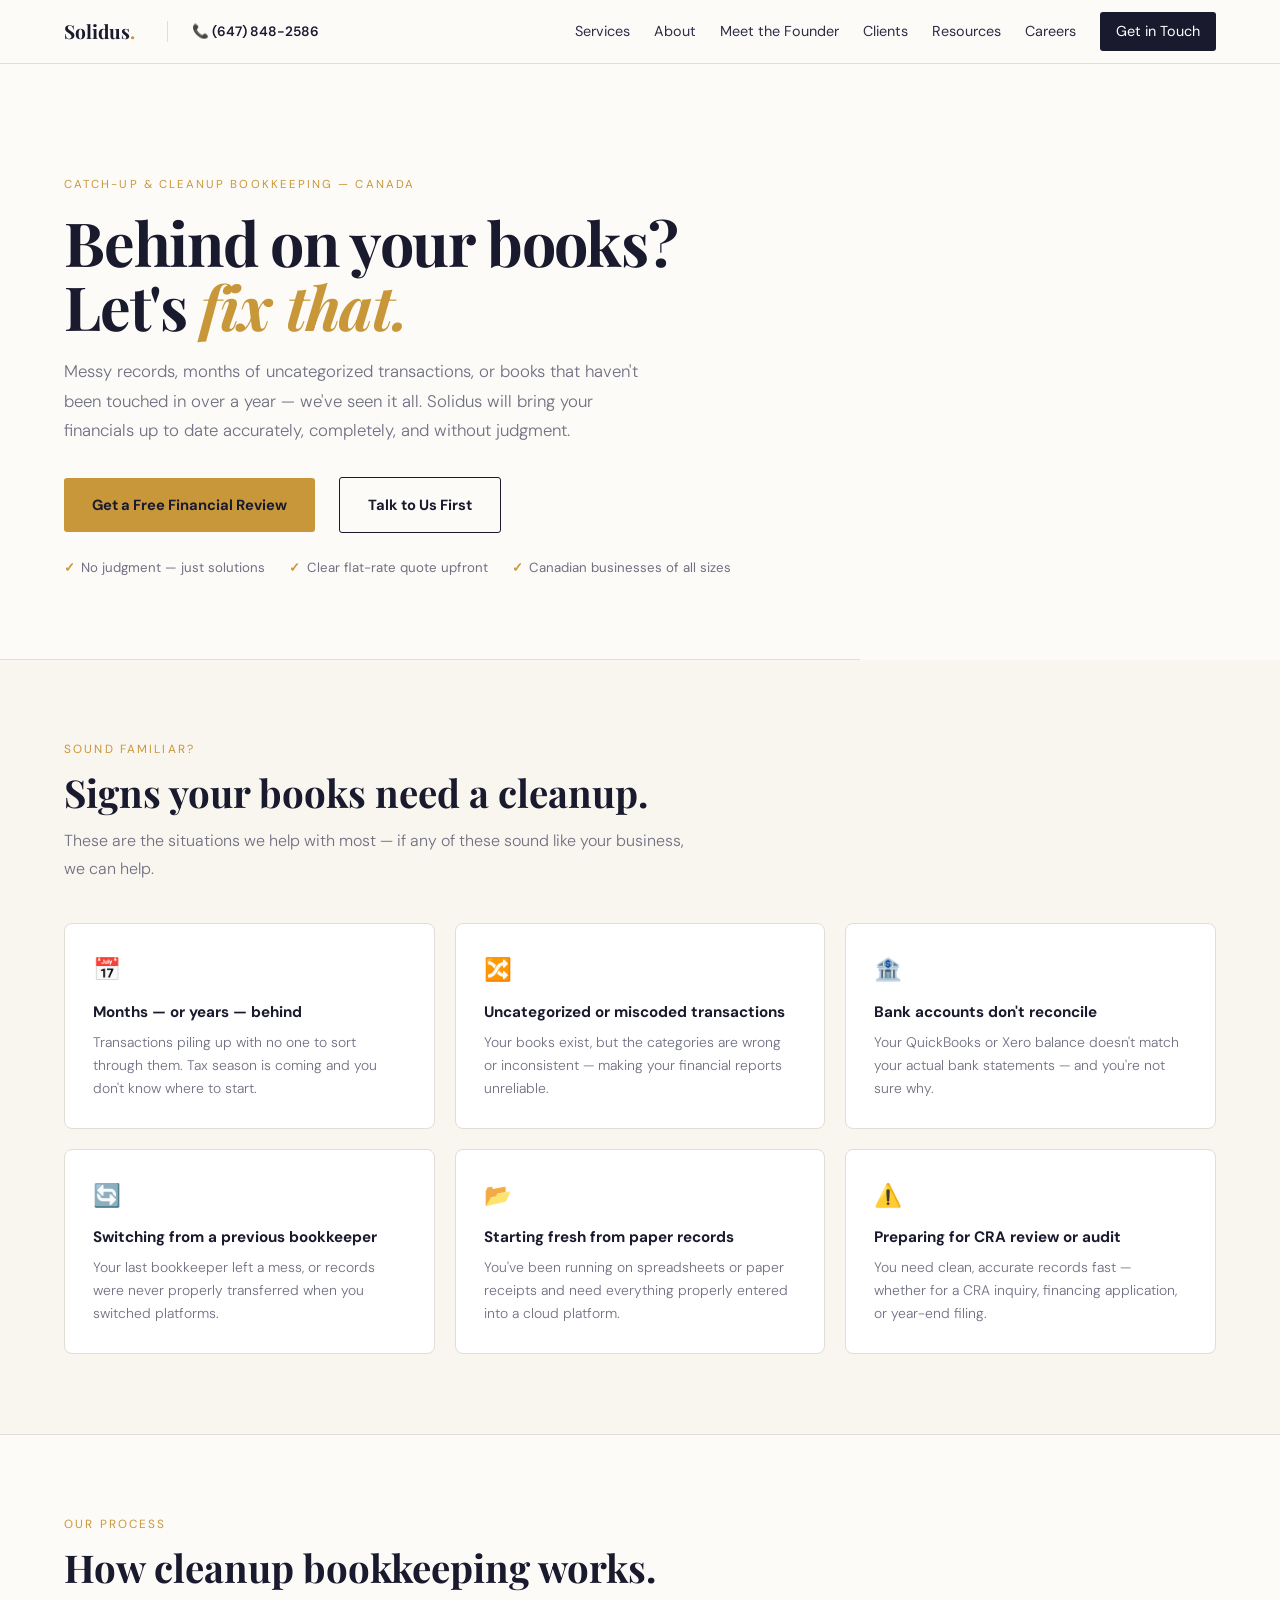
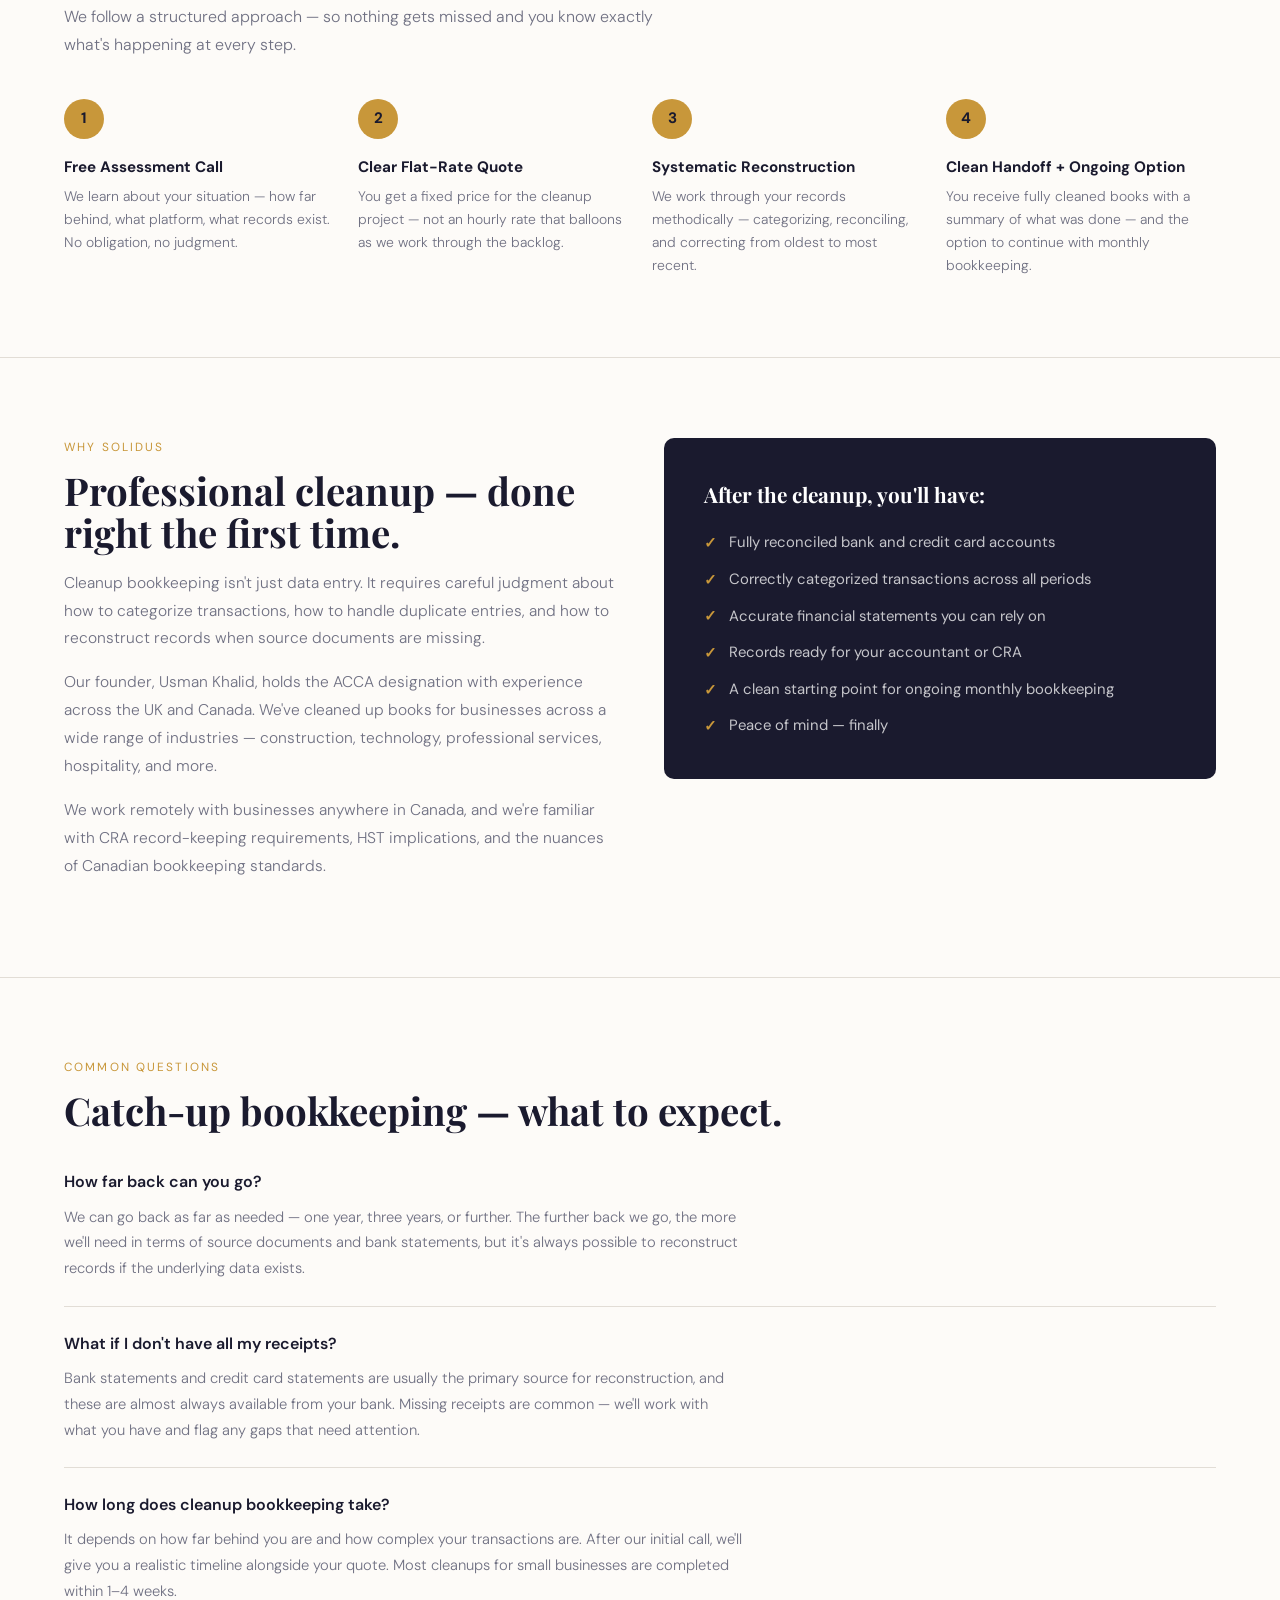
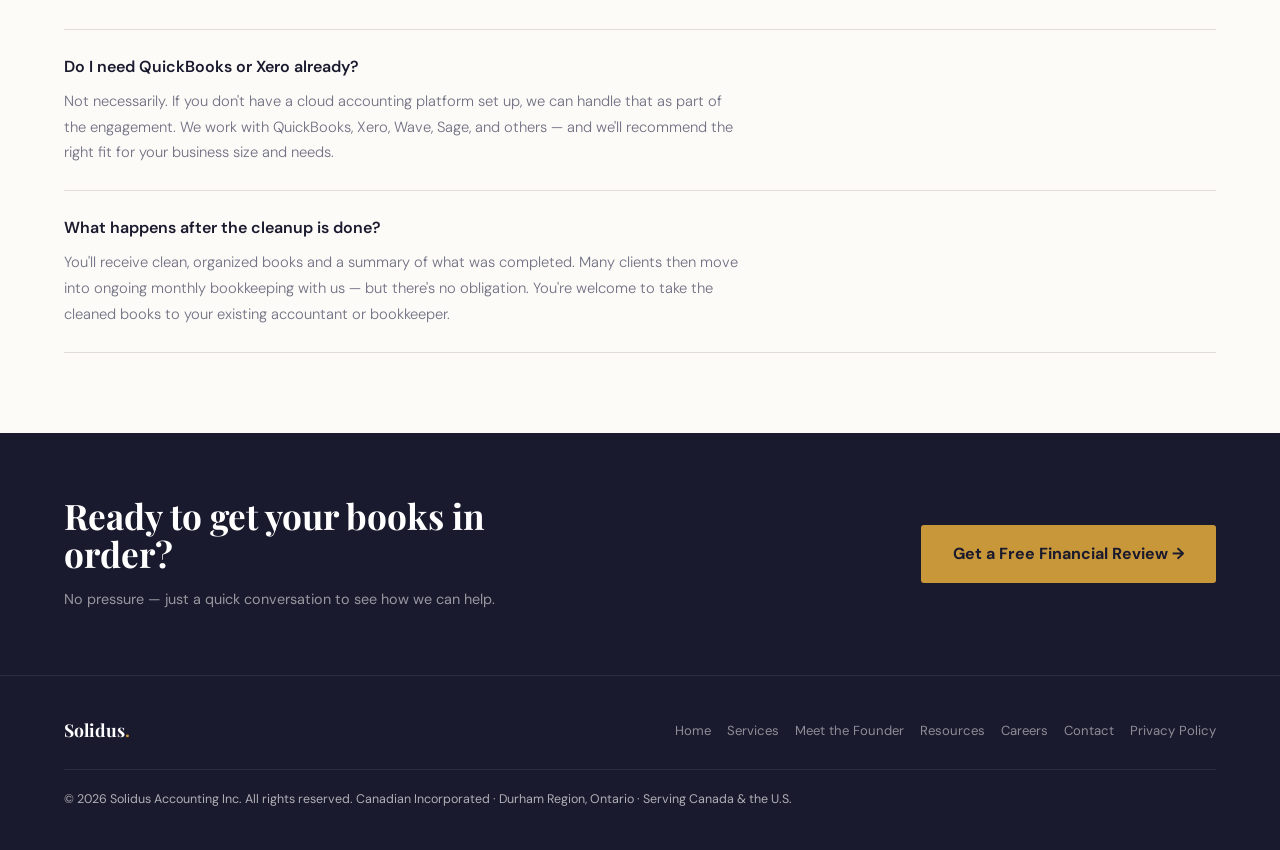
==== catchup-cleanup-bookkeeping-canada.html @ 26d8e62d "Add files via upload" ====
<!DOCTYPE html>
<html lang="en">
<head>
  <meta charset="UTF-8" />
  <meta name="viewport" content="width=device-width, initial-scale=1.0" />
  <title>Catch-Up & Cleanup Bookkeeping Canada | Solidus Accounting</title>
  <meta name="description" content="Behind on your books? Solidus Accounting provides catch-up and cleanup bookkeeping for small businesses across Canada. Get your financial records accurate and up to date — fast." />
  <link rel="canonical" href="https://www.solidusaccounting.com/catchup-cleanup-bookkeeping-canada.html" />
  <link rel="icon" type="image/svg+xml" href="data:image/svg+xml,<svg xmlns='http://www.w3.org/2000/svg' viewBox='0 0 100 100'><rect width='100' height='100' rx='12' fill='%231a1a2e'/><text y='.9em' font-size='72' x='50%' dominant-baseline='middle' text-anchor='middle' font-family='serif' fill='%23c8973a'>S</text></svg>" />
  <meta property="og:type" content="website" />
  <meta property="og:url" content="https://www.solidusaccounting.com/catchup-cleanup-bookkeeping-canada.html" />
  <meta property="og:title" content="Catch-Up & Cleanup Bookkeeping Canada | Solidus Accounting" />
  <meta property="og:description" content="Behind on your books? Professional catch-up and cleanup bookkeeping for Canadian small businesses. Get accurate, organized financial records fast." />
  <meta property="og:site_name" content="Solidus Accounting Inc." />

  <script type="application/ld+json">
  {
    "@context": "https://schema.org",
    "@type": "AccountingService",
    "name": "Solidus Accounting Inc.",
    "url": "https://www.solidusaccounting.com",
    "telephone": "+16478482586",
    "email": "contact@solidusaccounting.com",
    "description": "Catch-up and cleanup bookkeeping services for small businesses across Canada.",
    "areaServed": ["Canada", "Ontario", "Toronto", "Durham Region"],
    "serviceType": ["Books Cleanup", "Catch-Up Bookkeeping", "Bookkeeping"]
  }
  </script>

  <script async src="https://www.googletagmanager.com/gtag/js?id=G-3WN8FC6KFJ"></script>
  <script>
    window.dataLayer = window.dataLayer || [];
    function gtag(){dataLayer.push(arguments);}
    gtag('js', new Date());
    gtag('config', 'G-3WN8FC6KFJ');
  </script>

  <link rel="preconnect" href="https://fonts.googleapis.com" />
  <link rel="preconnect" href="https://fonts.gstatic.com" crossorigin />
  <link href="https://fonts.googleapis.com/css2?family=Playfair+Display:wght@700;900&family=DM+Sans:wght@300;400;500;700&display=swap" rel="stylesheet" />

  <style>
    :root {
      --ink: #1a1a2e; --slate: #2d2d44;
      --gold: #c8973a; --gold-light: #e8b96a;
      --cream: #f9f5ef; --warm-white: #fdfbf8;
      --muted: #6f7082; --border: #e2ddd6; --panel: #f5f0e8;
    }
    * { box-sizing: border-box; margin: 0; padding: 0; }
    body { font-family: 'DM Sans', sans-serif; background: var(--warm-white); color: var(--ink); line-height: 1.6; }

    nav {
      position: sticky; top: 0; z-index: 100;
      display: flex; justify-content: space-between; align-items: center;
      padding: 0 5vw; height: 64px;
      background: rgba(253,251,248,0.97); backdrop-filter: blur(10px);
      border-bottom: 1px solid var(--border);
    }
    .nav-left { display: flex; align-items: center; gap: 2rem; }
    .logo { font-family: 'Playfair Display', serif; font-size: 1.2rem; font-weight: 700; text-decoration: none; color: var(--ink); }
    .logo span { color: var(--gold); }
    .nav-phone { font-size: 0.85rem; font-weight: 600; color: var(--ink); text-decoration: none; border-left: 1px solid var(--border); padding-left: 1.5rem; }
    .nav-phone:hover { color: var(--gold); }
    .links { display: flex; gap: 1.5rem; font-size: 0.9rem; align-items: center; }
    .links a { color: var(--slate); text-decoration: none; white-space: nowrap; }
    .links a:last-child { background: var(--ink); color: white; padding: 0.5rem 1rem; border-radius: 3px; }
    .hamburger { display: none; flex-direction: column; gap: 5px; background: none; border: none; cursor: pointer; padding: 4px; }
    .hamburger span { display: block; width: 24px; height: 2px; background: var(--ink); border-radius: 2px; }
    .mobile-menu { display: none; position: fixed; top: 64px; left: 0; right: 0; background: var(--warm-white); border-bottom: 1px solid var(--border); padding: 1.5rem 5vw; z-index: 99; flex-direction: column; gap: 0; }
    .mobile-menu.open { display: flex; }
    .mobile-menu a { color: var(--slate); text-decoration: none; font-size: 1rem; padding: 0.85rem 0; border-bottom: 1px solid var(--border); }
    .mobile-menu a:last-child { border-bottom: none; color: var(--gold); font-weight: 700; margin-top: 0.5rem; }

    /* HERO — slightly different: urgency tone */
    .page-hero {
      padding: 7rem 5vw 5rem;
      border-bottom: 1px solid var(--border);
      max-width: 860px;
    }
    .eyebrow { font-size: 0.72rem; letter-spacing: 0.18em; text-transform: uppercase; color: var(--gold); margin-bottom: 1rem; }
    h1 { font-family: 'Playfair Display', serif; font-size: clamp(2.4rem, 5vw, 3.8rem); line-height: 1.05; letter-spacing: -0.02em; margin-bottom: 1.2rem; }
    h1 em { color: var(--gold); font-style: italic; }
    .hero-sub { font-size: 1.05rem; color: var(--muted); max-width: 600px; line-height: 1.75; font-weight: 300; margin-bottom: 2rem; }
    .btn { display: inline-block; text-decoration: none; padding: 0.95rem 1.75rem; border-radius: 3px; font-size: 0.92rem; font-weight: 700; }
    .btn-primary { background: var(--gold); color: var(--ink); }
    .btn-primary:hover { background: var(--gold-light); }
    .btn-secondary { border: 1.5px solid var(--ink); color: var(--ink); margin-left: 0.75rem; }
    .hero-actions { display: flex; flex-wrap: wrap; gap: 0.75rem; align-items: center; }
    .hero-trust { margin-top: 1.5rem; display: flex; gap: 1.5rem; flex-wrap: wrap; }
    .trust-item { font-size: 0.83rem; color: var(--muted); display: flex; align-items: center; gap: 0.4rem; }
    .trust-item::before { content: '✓'; color: var(--gold); font-weight: 700; }

    /* SIGNS SECTION */
    .signs-section { padding: 5rem 5vw; background: var(--cream); border-bottom: 1px solid var(--border); }
    .section-label { color: var(--gold); text-transform: uppercase; letter-spacing: 0.18em; font-size: 0.74rem; margin-bottom: 0.75rem; }
    h2 { font-family: 'Playfair Display', serif; font-size: clamp(1.8rem, 3vw, 2.5rem); line-height: 1.1; margin-bottom: 0.9rem; }
    .section-sub { color: var(--muted); font-size: 1rem; line-height: 1.75; font-weight: 300; max-width: 620px; margin-bottom: 2.5rem; }
    .signs-grid { display: grid; grid-template-columns: repeat(3, 1fr); gap: 1.25rem; }
    .sign-card { background: white; border: 1px solid var(--border); border-radius: 8px; padding: 1.75rem; }
    .sign-icon { font-size: 1.4rem; margin-bottom: 0.75rem; }
    .sign-card h3 { font-family: 'DM Sans', sans-serif; font-size: 0.95rem; font-weight: 700; color: var(--ink); margin-bottom: 0.4rem; }
    .sign-card p { font-size: 0.87rem; color: var(--muted); line-height: 1.65; font-weight: 300; }

    /* PROCESS */
    .process-section { padding: 5rem 5vw; }
    .process-steps { display: grid; grid-template-columns: repeat(4, 1fr); gap: 1.5rem; margin-top: 2.5rem; }
    .process-step { position: relative; }
    .step-no { width: 40px; height: 40px; border-radius: 50%; background: var(--gold); color: var(--ink); display: flex; align-items: center; justify-content: center; font-weight: 700; font-size: 0.95rem; margin-bottom: 1rem; }
    .process-step h3 { font-size: 0.95rem; font-weight: 700; color: var(--ink); margin-bottom: 0.4rem; }
    .process-step p { font-size: 0.87rem; color: var(--muted); line-height: 1.65; font-weight: 300; }

    /* TWO COL */
    .two-col { display: grid; grid-template-columns: 1fr 1fr; gap: 3rem; align-items: start; padding: 5rem 5vw; border-top: 1px solid var(--border); }
    .prose p { color: var(--muted); font-size: 0.97rem; line-height: 1.8; margin-bottom: 1rem; font-weight: 300; }
    .prose h2 { margin-bottom: 1rem; }
    .dark-panel { background: var(--ink); border-radius: 10px; padding: 2.5rem; color: white; }
    .dark-panel h3 { font-family: 'Playfair Display', serif; font-size: 1.3rem; color: white; margin-bottom: 1.25rem; }
    .check-list { list-style: none; display: grid; gap: 0.75rem; }
    .check-list li { display: flex; align-items: flex-start; gap: 0.75rem; font-size: 0.93rem; color: rgba(255,255,255,0.75); line-height: 1.6; }
    .check-list li::before { content: '✓'; color: var(--gold); font-weight: 700; flex-shrink: 0; margin-top: 0.05rem; }

    /* FAQ */
    .faq-section { padding: 5rem 5vw; border-top: 1px solid var(--border); }
    .faq-item { border-bottom: 1px solid var(--border); padding: 1.5rem 0; }
    .faq-item h3 { font-size: 1rem; font-weight: 600; color: var(--ink); margin-bottom: 0.6rem; }
    .faq-item p { font-size: 0.92rem; color: var(--muted); line-height: 1.75; font-weight: 300; max-width: 680px; }

    /* CTA */
    .cta-strip { background: var(--ink); padding: 4rem 5vw; display: flex; justify-content: space-between; align-items: center; flex-wrap: wrap; gap: 2rem; }
    .cta-strip h2 { font-family: 'Playfair Display', serif; color: white; font-size: clamp(1.6rem, 3vw, 2.2rem); max-width: 500px; }
    .cta-strip p { color: rgba(255,255,255,0.55); font-size: 0.9rem; margin-top: 0.5rem; }

    footer { background: var(--ink); color: rgba(255,255,255,0.65); padding: 2.5rem 5vw; display: flex; justify-content: space-between; gap: 1rem; flex-wrap: wrap; align-items: center; border-top: 1px solid rgba(255,255,255,0.08); }
    .footer-logo { font-family: 'Playfair Display', serif; font-size: 1.1rem; color: white; font-weight: 700; }
    .footer-logo span { color: var(--gold); }
    .footer-links { display: flex; gap: 1rem; flex-wrap: wrap; }
    .footer-links a { color: rgba(255,255,255,0.5); text-decoration: none; font-size: 0.82rem; }
    .footer-bottom { width: 100%; font-size: 0.78rem; padding-top: 1.25rem; border-top: 1px solid rgba(255,255,255,0.08); margin-top: 0.5rem; }

    @media (max-width: 768px) {
      .links { display: none; }
      .nav-phone { display: none; }
      .hamburger { display: flex; }
      .signs-grid, .process-steps, .two-col { grid-template-columns: 1fr; }
      .btn-secondary { margin-left: 0; }
    }
    @media (max-width: 980px) {
      .signs-grid { grid-template-columns: repeat(2, 1fr); }
      .process-steps { grid-template-columns: repeat(2, 1fr); }
    }
  </style>
</head>
<body>

<nav>
  <div class="nav-left">
    <a href="index.html" class="logo">Solidus<span>.</span></a>
    <a href="tel:+16478482586" class="nav-phone">📞 (647) 848-2586</a>
  </div>
  <div class="links">
    <a href="index.html#services">Services</a>
    <a href="index.html#about">About</a>
    <a href="index.html#founder">Meet the Founder</a>
    <a href="index.html#testimonials">Clients</a>
    <a href="resources.html">Resources</a>
    <a href="careers.html">Careers</a>
    <a href="index.html#contact">Get in Touch</a>
  </div>
  <button class="hamburger" id="hamburger" aria-label="Open menu">
    <span></span><span></span><span></span>
  </button>
</nav>
<div class="mobile-menu" id="mobileMenu">
  <a href="index.html#services">Services</a>
  <a href="index.html#about">About</a>
  <a href="index.html#founder">Meet the Founder</a>
  <a href="index.html#testimonials">Clients</a>
  <a href="resources.html">Resources</a>
  <a href="careers.html">Careers</a>
  <a href="index.html#contact">Get in Touch →</a>
</div>

<!-- HERO -->
<div class="page-hero">
  <p class="eyebrow">Catch-Up & Cleanup Bookkeeping — Canada</p>
  <h1>Behind on your books?<br>Let's <em>fix that.</em></h1>
  <p class="hero-sub">Messy records, months of uncategorized transactions, or books that haven't been touched in over a year — we've seen it all. Solidus will bring your financials up to date accurately, completely, and without judgment.</p>
  <div class="hero-actions">
    <a href="index.html#contact" class="btn btn-primary">Get a Free Financial Review</a>
    <a href="index.html#contact" class="btn btn-secondary">Talk to Us First</a>
  </div>
  <div class="hero-trust">
    <span class="trust-item">No judgment — just solutions</span>
    <span class="trust-item">Clear flat-rate quote upfront</span>
    <span class="trust-item">Canadian businesses of all sizes</span>
  </div>
</div>

<!-- SIGNS -->
<div class="signs-section">
  <div class="section-label">Sound familiar?</div>
  <h2>Signs your books need a cleanup.</h2>
  <p class="section-sub">These are the situations we help with most — if any of these sound like your business, we can help.</p>
  <div class="signs-grid">
    <div class="sign-card">
      <div class="sign-icon">📅</div>
      <h3>Months — or years — behind</h3>
      <p>Transactions piling up with no one to sort through them. Tax season is coming and you don't know where to start.</p>
    </div>
    <div class="sign-card">
      <div class="sign-icon">🔀</div>
      <h3>Uncategorized or miscoded transactions</h3>
      <p>Your books exist, but the categories are wrong or inconsistent — making your financial reports unreliable.</p>
    </div>
    <div class="sign-card">
      <div class="sign-icon">🏦</div>
      <h3>Bank accounts don't reconcile</h3>
      <p>Your QuickBooks or Xero balance doesn't match your actual bank statements — and you're not sure why.</p>
    </div>
    <div class="sign-card">
      <div class="sign-icon">🔄</div>
      <h3>Switching from a previous bookkeeper</h3>
      <p>Your last bookkeeper left a mess, or records were never properly transferred when you switched platforms.</p>
    </div>
    <div class="sign-card">
      <div class="sign-icon">📂</div>
      <h3>Starting fresh from paper records</h3>
      <p>You've been running on spreadsheets or paper receipts and need everything properly entered into a cloud platform.</p>
    </div>
    <div class="sign-card">
      <div class="sign-icon">⚠️</div>
      <h3>Preparing for CRA review or audit</h3>
      <p>You need clean, accurate records fast — whether for a CRA inquiry, financing application, or year-end filing.</p>
    </div>
  </div>
</div>

<!-- HOW IT WORKS -->
<div class="process-section">
  <div class="section-label">Our Process</div>
  <h2>How cleanup bookkeeping works.</h2>
  <p class="section-sub">We follow a structured approach — so nothing gets missed and you know exactly what's happening at every step.</p>
  <div class="process-steps">
    <div class="process-step">
      <div class="step-no">1</div>
      <h3>Free Assessment Call</h3>
      <p>We learn about your situation — how far behind, what platform, what records exist. No obligation, no judgment.</p>
    </div>
    <div class="process-step">
      <div class="step-no">2</div>
      <h3>Clear Flat-Rate Quote</h3>
      <p>You get a fixed price for the cleanup project — not an hourly rate that balloons as we work through the backlog.</p>
    </div>
    <div class="process-step">
      <div class="step-no">3</div>
      <h3>Systematic Reconstruction</h3>
      <p>We work through your records methodically — categorizing, reconciling, and correcting from oldest to most recent.</p>
    </div>
    <div class="process-step">
      <div class="step-no">4</div>
      <h3>Clean Handoff + Ongoing Option</h3>
      <p>You receive fully cleaned books with a summary of what was done — and the option to continue with monthly bookkeeping.</p>
    </div>
  </div>
</div>

<!-- TWO COL -->
<div class="two-col">
  <div class="prose">
    <div class="section-label">Why Solidus</div>
    <h2>Professional cleanup — done right the first time.</h2>
    <p>Cleanup bookkeeping isn't just data entry. It requires careful judgment about how to categorize transactions, how to handle duplicate entries, and how to reconstruct records when source documents are missing.</p>
    <p>Our founder, Usman Khalid, holds the ACCA designation with experience across the UK and Canada. We've cleaned up books for businesses across a wide range of industries — construction, technology, professional services, hospitality, and more.</p>
    <p>We work remotely with businesses anywhere in Canada, and we're familiar with CRA record-keeping requirements, HST implications, and the nuances of Canadian bookkeeping standards.</p>
  </div>
  <div class="dark-panel">
    <h3>After the cleanup, you'll have:</h3>
    <ul class="check-list">
      <li>Fully reconciled bank and credit card accounts</li>
      <li>Correctly categorized transactions across all periods</li>
      <li>Accurate financial statements you can rely on</li>
      <li>Records ready for your accountant or CRA</li>
      <li>A clean starting point for ongoing monthly bookkeeping</li>
      <li>Peace of mind — finally</li>
    </ul>
  </div>
</div>

<!-- FAQ -->
<div class="faq-section">
  <div class="section-label">Common Questions</div>
  <h2>Catch-up bookkeeping — what to expect.</h2>

  <div class="faq-item">
    <h3>How far back can you go?</h3>
    <p>We can go back as far as needed — one year, three years, or further. The further back we go, the more we'll need in terms of source documents and bank statements, but it's always possible to reconstruct records if the underlying data exists.</p>
  </div>
  <div class="faq-item">
    <h3>What if I don't have all my receipts?</h3>
    <p>Bank statements and credit card statements are usually the primary source for reconstruction, and these are almost always available from your bank. Missing receipts are common — we'll work with what you have and flag any gaps that need attention.</p>
  </div>
  <div class="faq-item">
    <h3>How long does cleanup bookkeeping take?</h3>
    <p>It depends on how far behind you are and how complex your transactions are. After our initial call, we'll give you a realistic timeline alongside your quote. Most cleanups for small businesses are completed within 1–4 weeks.</p>
  </div>
  <div class="faq-item">
    <h3>Do I need QuickBooks or Xero already?</h3>
    <p>Not necessarily. If you don't have a cloud accounting platform set up, we can handle that as part of the engagement. We work with QuickBooks, Xero, Wave, Sage, and others — and we'll recommend the right fit for your business size and needs.</p>
  </div>
  <div class="faq-item">
    <h3>What happens after the cleanup is done?</h3>
    <p>You'll receive clean, organized books and a summary of what was completed. Many clients then move into ongoing monthly bookkeeping with us — but there's no obligation. You're welcome to take the cleaned books to your existing accountant or bookkeeper.</p>
  </div>
</div>

<!-- CTA -->
<div class="cta-strip">
  <div>
    <h2>Ready to get your books in order?</h2>
    <p>No pressure — just a quick conversation to see how we can help.</p>
  </div>
  <a href="index.html#contact" class="btn btn-primary" style="font-size:1rem; padding:1rem 2rem;">Get a Free Financial Review →</a>
</div>

<footer>
  <div class="footer-logo">Solidus<span>.</span></div>
  <div class="footer-links">
    <a href="index.html">Home</a>
    <a href="index.html#services">Services</a>
    <a href="index.html#founder">Meet the Founder</a>
    <a href="resources.html">Resources</a>
    <a href="careers.html">Careers</a>
    <a href="index.html#contact">Contact</a>
    <a href="privacy.html">Privacy Policy</a>
  </div>
  <div class="footer-bottom">© 2026 Solidus Accounting Inc. All rights reserved. Canadian Incorporated · Durham Region, Ontario · Serving Canada & the U.S.</div>
</footer>

<script>
  const hamburger = document.getElementById('hamburger');
  const mobileMenu = document.getElementById('mobileMenu');
  hamburger.addEventListener('click', () => {
    hamburger.classList.toggle('open');
    mobileMenu.classList.toggle('open');
  });
</script>
</body>
</html>
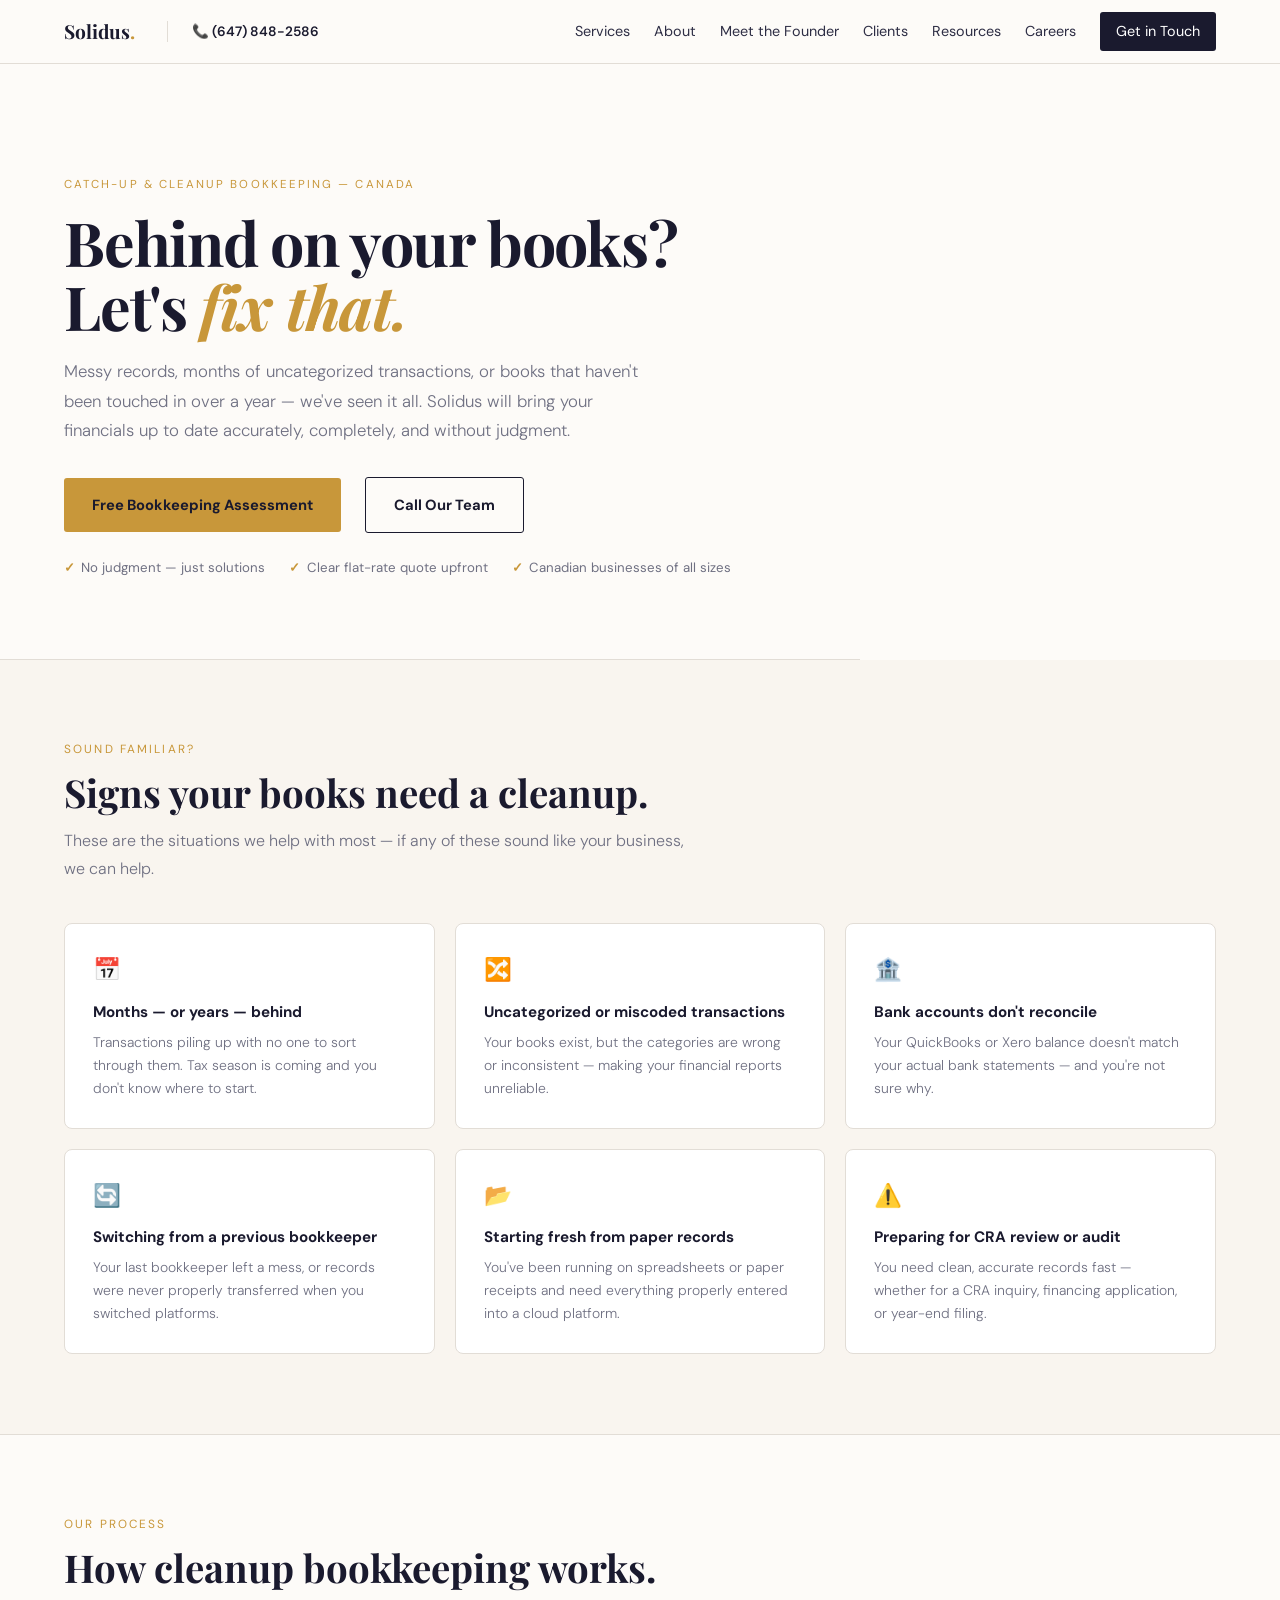
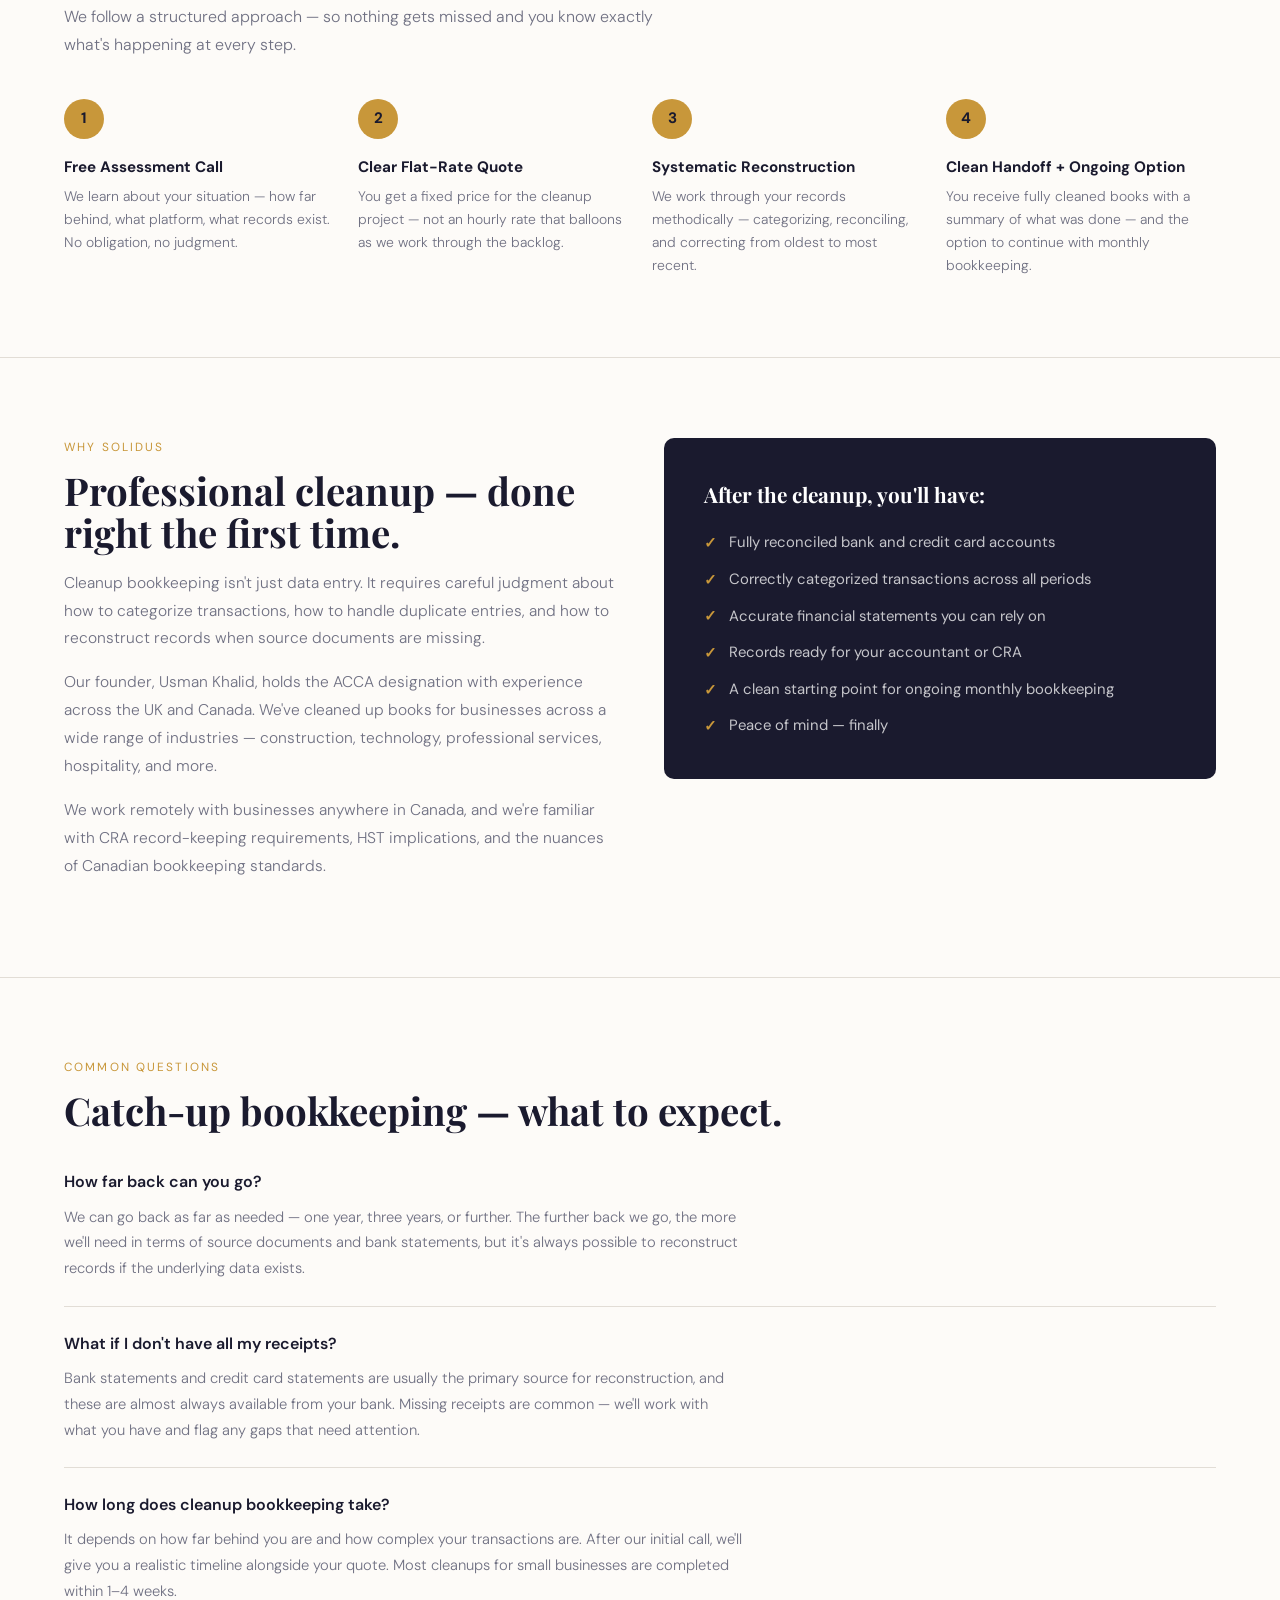
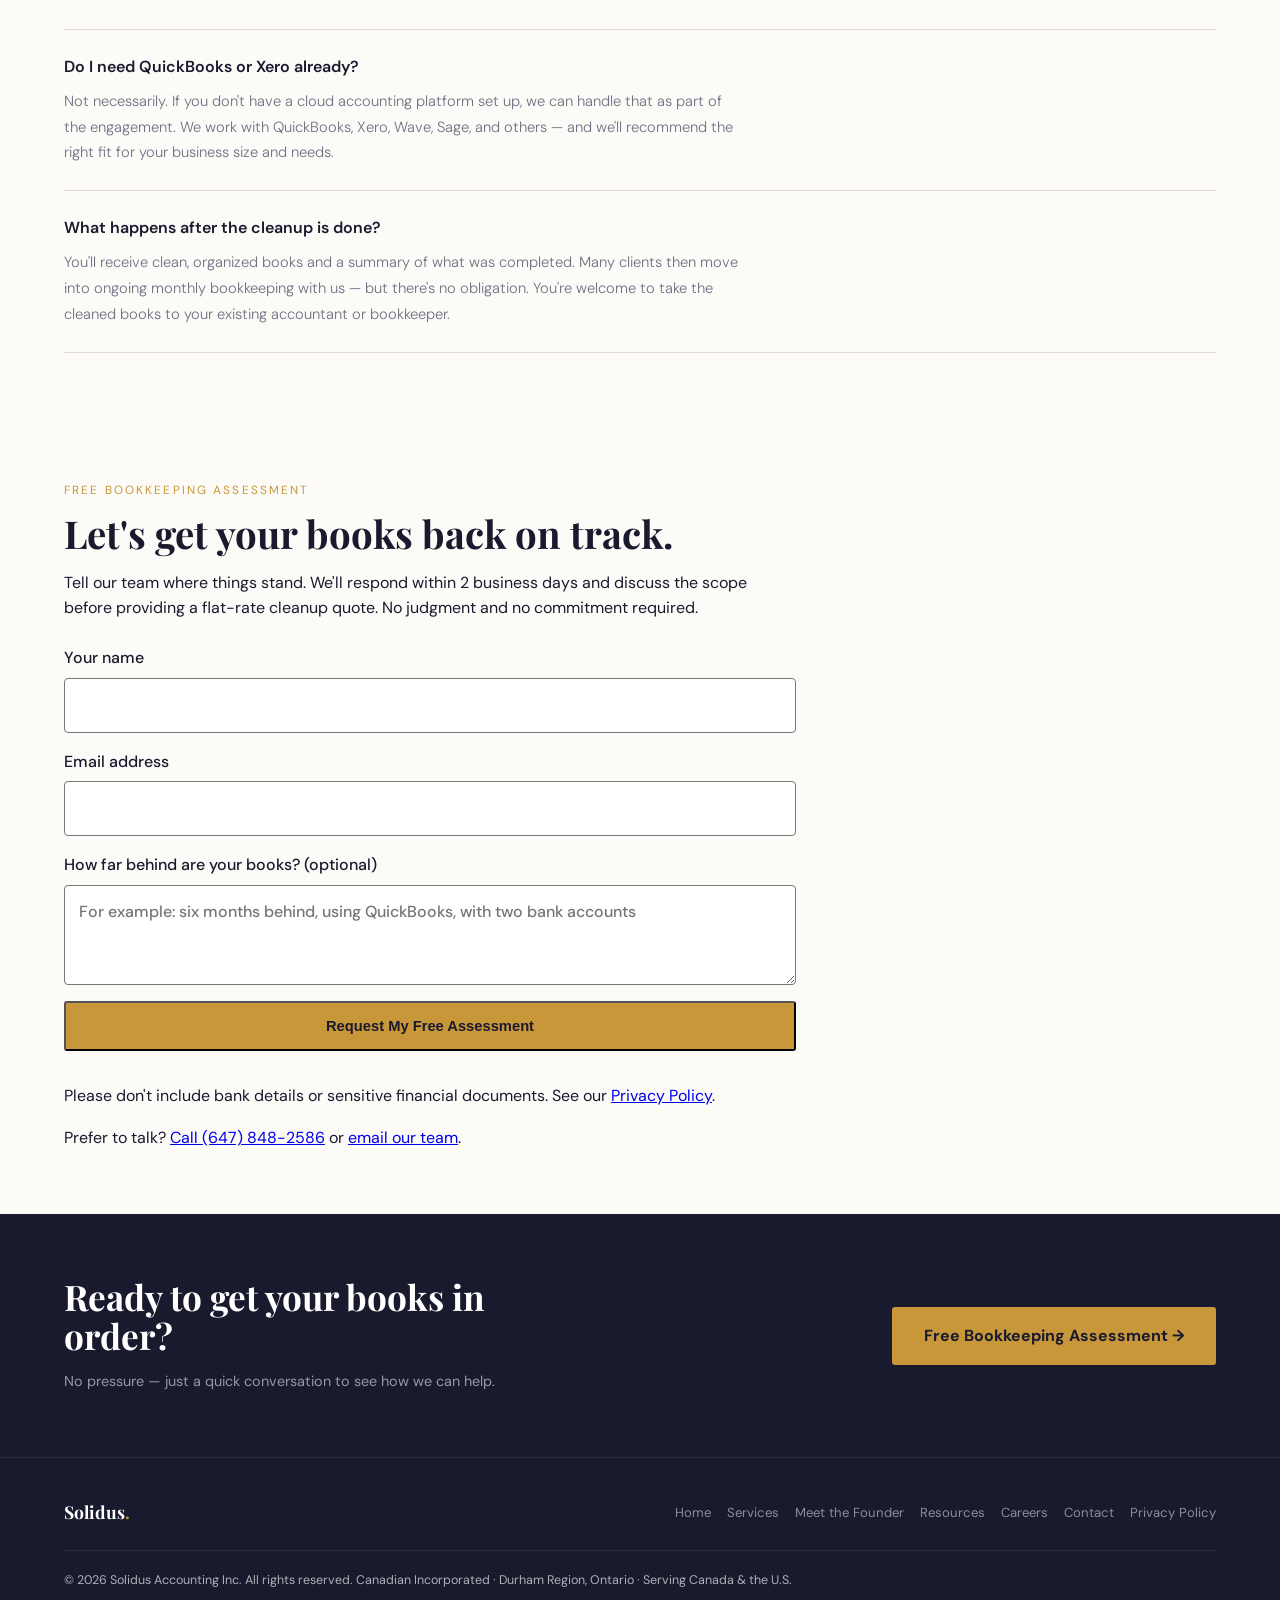
==== commit 693a3db5: "Add direct enquiry forms to bookkeeping landing pages Add accessible forms using existing Formspree " ====
--- a/catchup-cleanup-bookkeeping-canada.html
+++ b/catchup-cleanup-bookkeeping-canada.html
@@ -1,348 +1,368 @@
-<!DOCTYPE html>
-<html lang="en">
-<head>
-  <meta charset="UTF-8" />
-  <meta name="viewport" content="width=device-width, initial-scale=1.0" />
-  <title>Catch-Up & Cleanup Bookkeeping Canada | Solidus Accounting</title>
-  <meta name="description" content="Behind on your books? Solidus Accounting provides catch-up and cleanup bookkeeping for small businesses across Canada. Get your financial records accurate and up to date — fast." />
-  <link rel="canonical" href="https://www.solidusaccounting.com/catchup-cleanup-bookkeeping-canada.html" />
-  <link rel="icon" type="image/svg+xml" href="data:image/svg+xml,<svg xmlns='http://www.w3.org/2000/svg' viewBox='0 0 100 100'><rect width='100' height='100' rx='12' fill='%231a1a2e'/><text y='.9em' font-size='72' x='50%' dominant-baseline='middle' text-anchor='middle' font-family='serif' fill='%23c8973a'>S</text></svg>" />
-  <meta property="og:type" content="website" />
-  <meta property="og:url" content="https://www.solidusaccounting.com/catchup-cleanup-bookkeeping-canada.html" />
-  <meta property="og:title" content="Catch-Up & Cleanup Bookkeeping Canada | Solidus Accounting" />
-  <meta property="og:description" content="Behind on your books? Professional catch-up and cleanup bookkeeping for Canadian small businesses. Get accurate, organized financial records fast." />
-  <meta property="og:site_name" content="Solidus Accounting Inc." />
-
-  <script type="application/ld+json">
-  {
-    "@context": "https://schema.org",
-    "@type": "AccountingService",
-    "name": "Solidus Accounting Inc.",
-    "url": "https://www.solidusaccounting.com",
-    "telephone": "+16478482586",
-    "email": "contact@solidusaccounting.com",
-    "description": "Catch-up and cleanup bookkeeping services for small businesses across Canada.",
-    "areaServed": ["Canada", "Ontario", "Toronto", "Durham Region"],
-    "serviceType": ["Books Cleanup", "Catch-Up Bookkeeping", "Bookkeeping"]
-  }
-  </script>
-
-  <script async src="https://www.googletagmanager.com/gtag/js?id=G-3WN8FC6KFJ"></script>
-  <script>
-    window.dataLayer = window.dataLayer || [];
-    function gtag(){dataLayer.push(arguments);}
-    gtag('js', new Date());
-    gtag('config', 'G-3WN8FC6KFJ');
-  </script>
-
-  <link rel="preconnect" href="https://fonts.googleapis.com" />
-  <link rel="preconnect" href="https://fonts.gstatic.com" crossorigin />
-  <link href="https://fonts.googleapis.com/css2?family=Playfair+Display:wght@700;900&family=DM+Sans:wght@300;400;500;700&display=swap" rel="stylesheet" />
-
-  <style>
-    :root {
-      --ink: #1a1a2e; --slate: #2d2d44;
-      --gold: #c8973a; --gold-light: #e8b96a;
-      --cream: #f9f5ef; --warm-white: #fdfbf8;
-      --muted: #6f7082; --border: #e2ddd6; --panel: #f5f0e8;
-    }
-    * { box-sizing: border-box; margin: 0; padding: 0; }
-    body { font-family: 'DM Sans', sans-serif; background: var(--warm-white); color: var(--ink); line-height: 1.6; }
-
-    nav {
-      position: sticky; top: 0; z-index: 100;
-      display: flex; justify-content: space-between; align-items: center;
-      padding: 0 5vw; height: 64px;
-      background: rgba(253,251,248,0.97); backdrop-filter: blur(10px);
-      border-bottom: 1px solid var(--border);
-    }
-    .nav-left { display: flex; align-items: center; gap: 2rem; }
-    .logo { font-family: 'Playfair Display', serif; font-size: 1.2rem; font-weight: 700; text-decoration: none; color: var(--ink); }
-    .logo span { color: var(--gold); }
-    .nav-phone { font-size: 0.85rem; font-weight: 600; color: var(--ink); text-decoration: none; border-left: 1px solid var(--border); padding-left: 1.5rem; }
-    .nav-phone:hover { color: var(--gold); }
-    .links { display: flex; gap: 1.5rem; font-size: 0.9rem; align-items: center; }
-    .links a { color: var(--slate); text-decoration: none; white-space: nowrap; }
-    .links a:last-child { background: var(--ink); color: white; padding: 0.5rem 1rem; border-radius: 3px; }
-    .hamburger { display: none; flex-direction: column; gap: 5px; background: none; border: none; cursor: pointer; padding: 4px; }
-    .hamburger span { display: block; width: 24px; height: 2px; background: var(--ink); border-radius: 2px; }
-    .mobile-menu { display: none; position: fixed; top: 64px; left: 0; right: 0; background: var(--warm-white); border-bottom: 1px solid var(--border); padding: 1.5rem 5vw; z-index: 99; flex-direction: column; gap: 0; }
-    .mobile-menu.open { display: flex; }
-    .mobile-menu a { color: var(--slate); text-decoration: none; font-size: 1rem; padding: 0.85rem 0; border-bottom: 1px solid var(--border); }
-    .mobile-menu a:last-child { border-bottom: none; color: var(--gold); font-weight: 700; margin-top: 0.5rem; }
-
-    /* HERO — slightly different: urgency tone */
-    .page-hero {
-      padding: 7rem 5vw 5rem;
-      border-bottom: 1px solid var(--border);
-      max-width: 860px;
-    }
-    .eyebrow { font-size: 0.72rem; letter-spacing: 0.18em; text-transform: uppercase; color: var(--gold); margin-bottom: 1rem; }
-    h1 { font-family: 'Playfair Display', serif; font-size: clamp(2.4rem, 5vw, 3.8rem); line-height: 1.05; letter-spacing: -0.02em; margin-bottom: 1.2rem; }
-    h1 em { color: var(--gold); font-style: italic; }
-    .hero-sub { font-size: 1.05rem; color: var(--muted); max-width: 600px; line-height: 1.75; font-weight: 300; margin-bottom: 2rem; }
-    .btn { display: inline-block; text-decoration: none; padding: 0.95rem 1.75rem; border-radius: 3px; font-size: 0.92rem; font-weight: 700; }
-    .btn-primary { background: var(--gold); color: var(--ink); }
-    .btn-primary:hover { background: var(--gold-light); }
-    .btn-secondary { border: 1.5px solid var(--ink); color: var(--ink); margin-left: 0.75rem; }
-    .hero-actions { display: flex; flex-wrap: wrap; gap: 0.75rem; align-items: center; }
-    .hero-trust { margin-top: 1.5rem; display: flex; gap: 1.5rem; flex-wrap: wrap; }
-    .trust-item { font-size: 0.83rem; color: var(--muted); display: flex; align-items: center; gap: 0.4rem; }
-    .trust-item::before { content: '✓'; color: var(--gold); font-weight: 700; }
-
-    /* SIGNS SECTION */
-    .signs-section { padding: 5rem 5vw; background: var(--cream); border-bottom: 1px solid var(--border); }
-    .section-label { color: var(--gold); text-transform: uppercase; letter-spacing: 0.18em; font-size: 0.74rem; margin-bottom: 0.75rem; }
-    h2 { font-family: 'Playfair Display', serif; font-size: clamp(1.8rem, 3vw, 2.5rem); line-height: 1.1; margin-bottom: 0.9rem; }
-    .section-sub { color: var(--muted); font-size: 1rem; line-height: 1.75; font-weight: 300; max-width: 620px; margin-bottom: 2.5rem; }
-    .signs-grid { display: grid; grid-template-columns: repeat(3, 1fr); gap: 1.25rem; }
-    .sign-card { background: white; border: 1px solid var(--border); border-radius: 8px; padding: 1.75rem; }
-    .sign-icon { font-size: 1.4rem; margin-bottom: 0.75rem; }
-    .sign-card h3 { font-family: 'DM Sans', sans-serif; font-size: 0.95rem; font-weight: 700; color: var(--ink); margin-bottom: 0.4rem; }
-    .sign-card p { font-size: 0.87rem; color: var(--muted); line-height: 1.65; font-weight: 300; }
-
-    /* PROCESS */
-    .process-section { padding: 5rem 5vw; }
-    .process-steps { display: grid; grid-template-columns: repeat(4, 1fr); gap: 1.5rem; margin-top: 2.5rem; }
-    .process-step { position: relative; }
-    .step-no { width: 40px; height: 40px; border-radius: 50%; background: var(--gold); color: var(--ink); display: flex; align-items: center; justify-content: center; font-weight: 700; font-size: 0.95rem; margin-bottom: 1rem; }
-    .process-step h3 { font-size: 0.95rem; font-weight: 700; color: var(--ink); margin-bottom: 0.4rem; }
-    .process-step p { font-size: 0.87rem; color: var(--muted); line-height: 1.65; font-weight: 300; }
-
-    /* TWO COL */
-    .two-col { display: grid; grid-template-columns: 1fr 1fr; gap: 3rem; align-items: start; padding: 5rem 5vw; border-top: 1px solid var(--border); }
-    .prose p { color: var(--muted); font-size: 0.97rem; line-height: 1.8; margin-bottom: 1rem; font-weight: 300; }
-    .prose h2 { margin-bottom: 1rem; }
-    .dark-panel { background: var(--ink); border-radius: 10px; padding: 2.5rem; color: white; }
-    .dark-panel h3 { font-family: 'Playfair Display', serif; font-size: 1.3rem; color: white; margin-bottom: 1.25rem; }
-    .check-list { list-style: none; display: grid; gap: 0.75rem; }
-    .check-list li { display: flex; align-items: flex-start; gap: 0.75rem; font-size: 0.93rem; color: rgba(255,255,255,0.75); line-height: 1.6; }
-    .check-list li::before { content: '✓'; color: var(--gold); font-weight: 700; flex-shrink: 0; margin-top: 0.05rem; }
-
-    /* FAQ */
-    .faq-section { padding: 5rem 5vw; border-top: 1px solid var(--border); }
-    .faq-item { border-bottom: 1px solid var(--border); padding: 1.5rem 0; }
-    .faq-item h3 { font-size: 1rem; font-weight: 600; color: var(--ink); margin-bottom: 0.6rem; }
-    .faq-item p { font-size: 0.92rem; color: var(--muted); line-height: 1.75; font-weight: 300; max-width: 680px; }
-
-    /* CTA */
-    .cta-strip { background: var(--ink); padding: 4rem 5vw; display: flex; justify-content: space-between; align-items: center; flex-wrap: wrap; gap: 2rem; }
-    .cta-strip h2 { font-family: 'Playfair Display', serif; color: white; font-size: clamp(1.6rem, 3vw, 2.2rem); max-width: 500px; }
-    .cta-strip p { color: rgba(255,255,255,0.55); font-size: 0.9rem; margin-top: 0.5rem; }
-
-    footer { background: var(--ink); color: rgba(255,255,255,0.65); padding: 2.5rem 5vw; display: flex; justify-content: space-between; gap: 1rem; flex-wrap: wrap; align-items: center; border-top: 1px solid rgba(255,255,255,0.08); }
-    .footer-logo { font-family: 'Playfair Display', serif; font-size: 1.1rem; color: white; font-weight: 700; }
-    .footer-logo span { color: var(--gold); }
-    .footer-links { display: flex; gap: 1rem; flex-wrap: wrap; }
-    .footer-links a { color: rgba(255,255,255,0.5); text-decoration: none; font-size: 0.82rem; }
-    .footer-bottom { width: 100%; font-size: 0.78rem; padding-top: 1.25rem; border-top: 1px solid rgba(255,255,255,0.08); margin-top: 0.5rem; }
-
-    @media (max-width: 768px) {
-      .links { display: none; }
-      .nav-phone { display: none; }
-      .hamburger { display: flex; }
-      .signs-grid, .process-steps, .two-col { grid-template-columns: 1fr; }
-      .btn-secondary { margin-left: 0; }
-    }
-    @media (max-width: 980px) {
-      .signs-grid { grid-template-columns: repeat(2, 1fr); }
-      .process-steps { grid-template-columns: repeat(2, 1fr); }
-    }
-  </style>
+<!DOCTYPE html>
+<html lang="en">
+<head>
+  <meta charset="UTF-8" />
+  <meta name="viewport" content="width=device-width, initial-scale=1.0" />
+  <title>Catch-Up & Cleanup Bookkeeping Canada | Solidus Accounting</title>
+  <meta name="description" content="Behind on your books? Solidus Accounting provides catch-up and cleanup bookkeeping for small businesses across Canada. Get your financial records accurate and up to date — fast." />
+  <link rel="canonical" href="https://www.solidusaccounting.com/catchup-cleanup-bookkeeping-canada.html" />
+  <link rel="icon" type="image/svg+xml" href="data:image/svg+xml,<svg xmlns='http://www.w3.org/2000/svg' viewBox='0 0 100 100'><rect width='100' height='100' rx='12' fill='%231a1a2e'/><text y='.9em' font-size='72' x='50%' dominant-baseline='middle' text-anchor='middle' font-family='serif' fill='%23c8973a'>S</text></svg>" />
+  <meta property="og:type" content="website" />
+  <meta property="og:url" content="https://www.solidusaccounting.com/catchup-cleanup-bookkeeping-canada.html" />
+  <meta property="og:title" content="Catch-Up & Cleanup Bookkeeping Canada | Solidus Accounting" />
+  <meta property="og:description" content="Behind on your books? Professional catch-up and cleanup bookkeeping for Canadian small businesses. Get accurate, organized financial records fast." />
+  <meta property="og:site_name" content="Solidus Accounting Inc." />
+
+  <script type="application/ld+json">
+  {
+    "@context": "https://schema.org",
+    "@type": "AccountingService",
+    "name": "Solidus Accounting Inc.",
+    "url": "https://www.solidusaccounting.com",
+    "telephone": "+16478482586",
+    "email": "contact@solidusaccounting.com",
+    "description": "Catch-up and cleanup bookkeeping services for small businesses across Canada.",
+    "areaServed": ["Canada", "Ontario", "Toronto", "Durham Region"],
+    "serviceType": ["Books Cleanup", "Catch-Up Bookkeeping", "Bookkeeping"]
+  }
+  </script>
+
+  <script async src="https://www.googletagmanager.com/gtag/js?id=G-3WN8FC6KFJ"></script>
+  <script>
+    window.dataLayer = window.dataLayer || [];
+    function gtag(){dataLayer.push(arguments);}
+    gtag('js', new Date());
+    gtag('config', 'G-3WN8FC6KFJ');
+  </script>
+
+  <link rel="preconnect" href="https://fonts.googleapis.com" />
+  <link rel="preconnect" href="https://fonts.gstatic.com" crossorigin />
+  <link href="https://fonts.googleapis.com/css2?family=Playfair+Display:wght@700;900&family=DM+Sans:wght@300;400;500;700&display=swap" rel="stylesheet" />
+
+  <style>
+    :root {
+      --ink: #1a1a2e; --slate: #2d2d44;
+      --gold: #c8973a; --gold-light: #e8b96a;
+      --cream: #f9f5ef; --warm-white: #fdfbf8;
+      --muted: #6f7082; --border: #e2ddd6; --panel: #f5f0e8;
+    }
+    * { box-sizing: border-box; margin: 0; padding: 0; }
+    body { font-family: 'DM Sans', sans-serif; background: var(--warm-white); color: var(--ink); line-height: 1.6; }
+
+    nav {
+      position: sticky; top: 0; z-index: 100;
+      display: flex; justify-content: space-between; align-items: center;
+      padding: 0 5vw; height: 64px;
+      background: rgba(253,251,248,0.97); backdrop-filter: blur(10px);
+      border-bottom: 1px solid var(--border);
+    }
+    .nav-left { display: flex; align-items: center; gap: 2rem; }
+    .logo { font-family: 'Playfair Display', serif; font-size: 1.2rem; font-weight: 700; text-decoration: none; color: var(--ink); }
+    .logo span { color: var(--gold); }
+    .nav-phone { font-size: 0.85rem; font-weight: 600; color: var(--ink); text-decoration: none; border-left: 1px solid var(--border); padding-left: 1.5rem; }
+    .nav-phone:hover { color: var(--gold); }
+    .links { display: flex; gap: 1.5rem; font-size: 0.9rem; align-items: center; }
+    .links a { color: var(--slate); text-decoration: none; white-space: nowrap; }
+    .links a:last-child { background: var(--ink); color: white; padding: 0.5rem 1rem; border-radius: 3px; }
+    .hamburger { display: none; flex-direction: column; gap: 5px; background: none; border: none; cursor: pointer; padding: 4px; }
+    .hamburger span { display: block; width: 24px; height: 2px; background: var(--ink); border-radius: 2px; }
+    .mobile-menu { display: none; position: fixed; top: 64px; left: 0; right: 0; background: var(--warm-white); border-bottom: 1px solid var(--border); padding: 1.5rem 5vw; z-index: 99; flex-direction: column; gap: 0; }
+    .mobile-menu.open { display: flex; }
+    .mobile-menu a { color: var(--slate); text-decoration: none; font-size: 1rem; padding: 0.85rem 0; border-bottom: 1px solid var(--border); }
+    .mobile-menu a:last-child { border-bottom: none; color: var(--gold); font-weight: 700; margin-top: 0.5rem; }
+
+    /* HERO — slightly different: urgency tone */
+    .page-hero {
+      padding: 7rem 5vw 5rem;
+      border-bottom: 1px solid var(--border);
+      max-width: 860px;
+    }
+    .eyebrow { font-size: 0.72rem; letter-spacing: 0.18em; text-transform: uppercase; color: var(--gold); margin-bottom: 1rem; }
+    h1 { font-family: 'Playfair Display', serif; font-size: clamp(2.4rem, 5vw, 3.8rem); line-height: 1.05; letter-spacing: -0.02em; margin-bottom: 1.2rem; }
+    h1 em { color: var(--gold); font-style: italic; }
+    .hero-sub { font-size: 1.05rem; color: var(--muted); max-width: 600px; line-height: 1.75; font-weight: 300; margin-bottom: 2rem; }
+    .btn { display: inline-block; text-decoration: none; padding: 0.95rem 1.75rem; border-radius: 3px; font-size: 0.92rem; font-weight: 700; }
+    .btn-primary { background: var(--gold); color: var(--ink); }
+    .btn-primary:hover { background: var(--gold-light); }
+    .btn-secondary { border: 1.5px solid var(--ink); color: var(--ink); margin-left: 0.75rem; }
+    .hero-actions { display: flex; flex-wrap: wrap; gap: 0.75rem; align-items: center; }
+    .hero-trust { margin-top: 1.5rem; display: flex; gap: 1.5rem; flex-wrap: wrap; }
+    .trust-item { font-size: 0.83rem; color: var(--muted); display: flex; align-items: center; gap: 0.4rem; }
+    .trust-item::before { content: '✓'; color: var(--gold); font-weight: 700; }
+
+    /* SIGNS SECTION */
+    .signs-section { padding: 5rem 5vw; background: var(--cream); border-bottom: 1px solid var(--border); }
+    .section-label { color: var(--gold); text-transform: uppercase; letter-spacing: 0.18em; font-size: 0.74rem; margin-bottom: 0.75rem; }
+    h2 { font-family: 'Playfair Display', serif; font-size: clamp(1.8rem, 3vw, 2.5rem); line-height: 1.1; margin-bottom: 0.9rem; }
+    .section-sub { color: var(--muted); font-size: 1rem; line-height: 1.75; font-weight: 300; max-width: 620px; margin-bottom: 2.5rem; }
+    .signs-grid { display: grid; grid-template-columns: repeat(3, 1fr); gap: 1.25rem; }
+    .sign-card { background: white; border: 1px solid var(--border); border-radius: 8px; padding: 1.75rem; }
+    .sign-icon { font-size: 1.4rem; margin-bottom: 0.75rem; }
+    .sign-card h3 { font-family: 'DM Sans', sans-serif; font-size: 0.95rem; font-weight: 700; color: var(--ink); margin-bottom: 0.4rem; }
+    .sign-card p { font-size: 0.87rem; color: var(--muted); line-height: 1.65; font-weight: 300; }
+
+    /* PROCESS */
+    .process-section { padding: 5rem 5vw; }
+    .process-steps { display: grid; grid-template-columns: repeat(4, 1fr); gap: 1.5rem; margin-top: 2.5rem; }
+    .process-step { position: relative; }
+    .step-no { width: 40px; height: 40px; border-radius: 50%; background: var(--gold); color: var(--ink); display: flex; align-items: center; justify-content: center; font-weight: 700; font-size: 0.95rem; margin-bottom: 1rem; }
+    .process-step h3 { font-size: 0.95rem; font-weight: 700; color: var(--ink); margin-bottom: 0.4rem; }
+    .process-step p { font-size: 0.87rem; color: var(--muted); line-height: 1.65; font-weight: 300; }
+
+    /* TWO COL */
+    .two-col { display: grid; grid-template-columns: 1fr 1fr; gap: 3rem; align-items: start; padding: 5rem 5vw; border-top: 1px solid var(--border); }
+    .prose p { color: var(--muted); font-size: 0.97rem; line-height: 1.8; margin-bottom: 1rem; font-weight: 300; }
+    .prose h2 { margin-bottom: 1rem; }
+    .dark-panel { background: var(--ink); border-radius: 10px; padding: 2.5rem; color: white; }
+    .dark-panel h3 { font-family: 'Playfair Display', serif; font-size: 1.3rem; color: white; margin-bottom: 1.25rem; }
+    .check-list { list-style: none; display: grid; gap: 0.75rem; }
+    .check-list li { display: flex; align-items: flex-start; gap: 0.75rem; font-size: 0.93rem; color: rgba(255,255,255,0.75); line-height: 1.6; }
+    .check-list li::before { content: '✓'; color: var(--gold); font-weight: 700; flex-shrink: 0; margin-top: 0.05rem; }
+
+    /* FAQ */
+    .faq-section { padding: 5rem 5vw; border-top: 1px solid var(--border); }
+    .faq-item { border-bottom: 1px solid var(--border); padding: 1.5rem 0; }
+    .faq-item h3 { font-size: 1rem; font-weight: 600; color: var(--ink); margin-bottom: 0.6rem; }
+    .faq-item p { font-size: 0.92rem; color: var(--muted); line-height: 1.75; font-weight: 300; max-width: 680px; }
+
+    /* CTA */
+    .cta-strip { background: var(--ink); padding: 4rem 5vw; display: flex; justify-content: space-between; align-items: center; flex-wrap: wrap; gap: 2rem; }
+    .cta-strip h2 { font-family: 'Playfair Display', serif; color: white; font-size: clamp(1.6rem, 3vw, 2.2rem); max-width: 500px; }
+    .cta-strip p { color: rgba(255,255,255,0.55); font-size: 0.9rem; margin-top: 0.5rem; }
+
+    footer { background: var(--ink); color: rgba(255,255,255,0.65); padding: 2.5rem 5vw; display: flex; justify-content: space-between; gap: 1rem; flex-wrap: wrap; align-items: center; border-top: 1px solid rgba(255,255,255,0.08); }
+    .footer-logo { font-family: 'Playfair Display', serif; font-size: 1.1rem; color: white; font-weight: 700; }
+    .footer-logo span { color: var(--gold); }
+    .footer-links { display: flex; gap: 1rem; flex-wrap: wrap; }
+    .footer-links a { color: rgba(255,255,255,0.5); text-decoration: none; font-size: 0.82rem; }
+    .footer-bottom { width: 100%; font-size: 0.78rem; padding-top: 1.25rem; border-top: 1px solid rgba(255,255,255,0.08); margin-top: 0.5rem; }
+
+    @media (max-width: 768px) {
+      .links { display: none; }
+      .nav-phone { display: none; }
+      .hamburger { display: flex; }
+      .signs-grid, .process-steps, .two-col { grid-template-columns: 1fr; }
+      .btn-secondary { margin-left: 0; }
+    }
+    @media (max-width: 980px) {
+      .signs-grid { grid-template-columns: repeat(2, 1fr); }
+      .process-steps { grid-template-columns: repeat(2, 1fr); }
+    }
+  </style>
+  <link rel="stylesheet" href="lead-form.css" />
+  <script src="lead-form.js" defer></script>
 </head>
-<body>
-
-<nav>
-  <div class="nav-left">
-    <a href="index.html" class="logo">Solidus<span>.</span></a>
-    <a href="tel:+16478482586" class="nav-phone">📞 (647) 848-2586</a>
-  </div>
-  <div class="links">
-    <a href="index.html#services">Services</a>
-    <a href="index.html#about">About</a>
-    <a href="index.html#founder">Meet the Founder</a>
-    <a href="index.html#testimonials">Clients</a>
-    <a href="resources.html">Resources</a>
-    <a href="careers.html">Careers</a>
-    <a href="index.html#contact">Get in Touch</a>
-  </div>
-  <button class="hamburger" id="hamburger" aria-label="Open menu">
-    <span></span><span></span><span></span>
-  </button>
-</nav>
-<div class="mobile-menu" id="mobileMenu">
-  <a href="index.html#services">Services</a>
-  <a href="index.html#about">About</a>
-  <a href="index.html#founder">Meet the Founder</a>
-  <a href="index.html#testimonials">Clients</a>
-  <a href="resources.html">Resources</a>
-  <a href="careers.html">Careers</a>
-  <a href="index.html#contact">Get in Touch →</a>
-</div>
-
-<!-- HERO -->
-<div class="page-hero">
-  <p class="eyebrow">Catch-Up & Cleanup Bookkeeping — Canada</p>
-  <h1>Behind on your books?<br>Let's <em>fix that.</em></h1>
-  <p class="hero-sub">Messy records, months of uncategorized transactions, or books that haven't been touched in over a year — we've seen it all. Solidus will bring your financials up to date accurately, completely, and without judgment.</p>
-  <div class="hero-actions">
-    <a href="index.html#contact" class="btn btn-primary">Get a Free Financial Review</a>
-    <a href="index.html#contact" class="btn btn-secondary">Talk to Us First</a>
-  </div>
-  <div class="hero-trust">
-    <span class="trust-item">No judgment — just solutions</span>
-    <span class="trust-item">Clear flat-rate quote upfront</span>
-    <span class="trust-item">Canadian businesses of all sizes</span>
-  </div>
-</div>
-
-<!-- SIGNS -->
-<div class="signs-section">
-  <div class="section-label">Sound familiar?</div>
-  <h2>Signs your books need a cleanup.</h2>
-  <p class="section-sub">These are the situations we help with most — if any of these sound like your business, we can help.</p>
-  <div class="signs-grid">
-    <div class="sign-card">
-      <div class="sign-icon">📅</div>
-      <h3>Months — or years — behind</h3>
-      <p>Transactions piling up with no one to sort through them. Tax season is coming and you don't know where to start.</p>
-    </div>
-    <div class="sign-card">
-      <div class="sign-icon">🔀</div>
-      <h3>Uncategorized or miscoded transactions</h3>
-      <p>Your books exist, but the categories are wrong or inconsistent — making your financial reports unreliable.</p>
-    </div>
-    <div class="sign-card">
-      <div class="sign-icon">🏦</div>
-      <h3>Bank accounts don't reconcile</h3>
-      <p>Your QuickBooks or Xero balance doesn't match your actual bank statements — and you're not sure why.</p>
-    </div>
-    <div class="sign-card">
-      <div class="sign-icon">🔄</div>
-      <h3>Switching from a previous bookkeeper</h3>
-      <p>Your last bookkeeper left a mess, or records were never properly transferred when you switched platforms.</p>
-    </div>
-    <div class="sign-card">
-      <div class="sign-icon">📂</div>
-      <h3>Starting fresh from paper records</h3>
-      <p>You've been running on spreadsheets or paper receipts and need everything properly entered into a cloud platform.</p>
-    </div>
-    <div class="sign-card">
-      <div class="sign-icon">⚠️</div>
-      <h3>Preparing for CRA review or audit</h3>
-      <p>You need clean, accurate records fast — whether for a CRA inquiry, financing application, or year-end filing.</p>
-    </div>
-  </div>
-</div>
-
-<!-- HOW IT WORKS -->
-<div class="process-section">
-  <div class="section-label">Our Process</div>
-  <h2>How cleanup bookkeeping works.</h2>
-  <p class="section-sub">We follow a structured approach — so nothing gets missed and you know exactly what's happening at every step.</p>
-  <div class="process-steps">
-    <div class="process-step">
-      <div class="step-no">1</div>
-      <h3>Free Assessment Call</h3>
-      <p>We learn about your situation — how far behind, what platform, what records exist. No obligation, no judgment.</p>
-    </div>
-    <div class="process-step">
-      <div class="step-no">2</div>
-      <h3>Clear Flat-Rate Quote</h3>
-      <p>You get a fixed price for the cleanup project — not an hourly rate that balloons as we work through the backlog.</p>
-    </div>
-    <div class="process-step">
-      <div class="step-no">3</div>
-      <h3>Systematic Reconstruction</h3>
-      <p>We work through your records methodically — categorizing, reconciling, and correcting from oldest to most recent.</p>
-    </div>
-    <div class="process-step">
-      <div class="step-no">4</div>
-      <h3>Clean Handoff + Ongoing Option</h3>
-      <p>You receive fully cleaned books with a summary of what was done — and the option to continue with monthly bookkeeping.</p>
-    </div>
-  </div>
-</div>
-
-<!-- TWO COL -->
-<div class="two-col">
-  <div class="prose">
-    <div class="section-label">Why Solidus</div>
-    <h2>Professional cleanup — done right the first time.</h2>
-    <p>Cleanup bookkeeping isn't just data entry. It requires careful judgment about how to categorize transactions, how to handle duplicate entries, and how to reconstruct records when source documents are missing.</p>
-    <p>Our founder, Usman Khalid, holds the ACCA designation with experience across the UK and Canada. We've cleaned up books for businesses across a wide range of industries — construction, technology, professional services, hospitality, and more.</p>
-    <p>We work remotely with businesses anywhere in Canada, and we're familiar with CRA record-keeping requirements, HST implications, and the nuances of Canadian bookkeeping standards.</p>
-  </div>
-  <div class="dark-panel">
-    <h3>After the cleanup, you'll have:</h3>
-    <ul class="check-list">
-      <li>Fully reconciled bank and credit card accounts</li>
-      <li>Correctly categorized transactions across all periods</li>
-      <li>Accurate financial statements you can rely on</li>
-      <li>Records ready for your accountant or CRA</li>
-      <li>A clean starting point for ongoing monthly bookkeeping</li>
-      <li>Peace of mind — finally</li>
-    </ul>
-  </div>
-</div>
-
-<!-- FAQ -->
-<div class="faq-section">
-  <div class="section-label">Common Questions</div>
-  <h2>Catch-up bookkeeping — what to expect.</h2>
-
-  <div class="faq-item">
-    <h3>How far back can you go?</h3>
-    <p>We can go back as far as needed — one year, three years, or further. The further back we go, the more we'll need in terms of source documents and bank statements, but it's always possible to reconstruct records if the underlying data exists.</p>
-  </div>
-  <div class="faq-item">
-    <h3>What if I don't have all my receipts?</h3>
-    <p>Bank statements and credit card statements are usually the primary source for reconstruction, and these are almost always available from your bank. Missing receipts are common — we'll work with what you have and flag any gaps that need attention.</p>
-  </div>
-  <div class="faq-item">
-    <h3>How long does cleanup bookkeeping take?</h3>
-    <p>It depends on how far behind you are and how complex your transactions are. After our initial call, we'll give you a realistic timeline alongside your quote. Most cleanups for small businesses are completed within 1–4 weeks.</p>
-  </div>
-  <div class="faq-item">
-    <h3>Do I need QuickBooks or Xero already?</h3>
-    <p>Not necessarily. If you don't have a cloud accounting platform set up, we can handle that as part of the engagement. We work with QuickBooks, Xero, Wave, Sage, and others — and we'll recommend the right fit for your business size and needs.</p>
-  </div>
-  <div class="faq-item">
-    <h3>What happens after the cleanup is done?</h3>
-    <p>You'll receive clean, organized books and a summary of what was completed. Many clients then move into ongoing monthly bookkeeping with us — but there's no obligation. You're welcome to take the cleaned books to your existing accountant or bookkeeper.</p>
-  </div>
-</div>
+<body>
+
+<nav>
+  <div class="nav-left">
+    <a href="index.html" class="logo">Solidus<span>.</span></a>
+    <a href="tel:+16478482586" class="nav-phone">📞 (647) 848-2586</a>
+  </div>
+  <div class="links">
+    <a href="index.html#services">Services</a>
+    <a href="index.html#about">About</a>
+    <a href="index.html#founder">Meet the Founder</a>
+    <a href="index.html#testimonials">Clients</a>
+    <a href="resources.html">Resources</a>
+    <a href="careers.html">Careers</a>
+    <a href="#contact">Get in Touch</a>
+  </div>
+  <button class="hamburger" id="hamburger" aria-label="Open menu">
+    <span></span><span></span><span></span>
+  </button>
+</nav>
+<div class="mobile-menu" id="mobileMenu">
+  <a href="index.html#services">Services</a>
+  <a href="index.html#about">About</a>
+  <a href="index.html#founder">Meet the Founder</a>
+  <a href="index.html#testimonials">Clients</a>
+  <a href="resources.html">Resources</a>
+  <a href="careers.html">Careers</a>
+  <a href="#contact">Get in Touch →</a>
+</div>
+
+<!-- HERO -->
+<div class="page-hero">
+  <p class="eyebrow">Catch-Up & Cleanup Bookkeeping — Canada</p>
+  <h1>Behind on your books?<br>Let's <em>fix that.</em></h1>
+  <p class="hero-sub">Messy records, months of uncategorized transactions, or books that haven't been touched in over a year — we've seen it all. Solidus will bring your financials up to date accurately, completely, and without judgment.</p>
+  <div class="hero-actions">
+    <a href="#contact" class="btn btn-primary">Free Bookkeeping Assessment</a>
+    <a href="tel:+16478482586" class="btn btn-secondary">Call Our Team</a>
+  </div>
+  <div class="hero-trust">
+    <span class="trust-item">No judgment — just solutions</span>
+    <span class="trust-item">Clear flat-rate quote upfront</span>
+    <span class="trust-item">Canadian businesses of all sizes</span>
+  </div>
+</div>
+
+<!-- SIGNS -->
+<div class="signs-section">
+  <div class="section-label">Sound familiar?</div>
+  <h2>Signs your books need a cleanup.</h2>
+  <p class="section-sub">These are the situations we help with most — if any of these sound like your business, we can help.</p>
+  <div class="signs-grid">
+    <div class="sign-card">
+      <div class="sign-icon">📅</div>
+      <h3>Months — or years — behind</h3>
+      <p>Transactions piling up with no one to sort through them. Tax season is coming and you don't know where to start.</p>
+    </div>
+    <div class="sign-card">
+      <div class="sign-icon">🔀</div>
+      <h3>Uncategorized or miscoded transactions</h3>
+      <p>Your books exist, but the categories are wrong or inconsistent — making your financial reports unreliable.</p>
+    </div>
+    <div class="sign-card">
+      <div class="sign-icon">🏦</div>
+      <h3>Bank accounts don't reconcile</h3>
+      <p>Your QuickBooks or Xero balance doesn't match your actual bank statements — and you're not sure why.</p>
+    </div>
+    <div class="sign-card">
+      <div class="sign-icon">🔄</div>
+      <h3>Switching from a previous bookkeeper</h3>
+      <p>Your last bookkeeper left a mess, or records were never properly transferred when you switched platforms.</p>
+    </div>
+    <div class="sign-card">
+      <div class="sign-icon">📂</div>
+      <h3>Starting fresh from paper records</h3>
+      <p>You've been running on spreadsheets or paper receipts and need everything properly entered into a cloud platform.</p>
+    </div>
+    <div class="sign-card">
+      <div class="sign-icon">⚠️</div>
+      <h3>Preparing for CRA review or audit</h3>
+      <p>You need clean, accurate records fast — whether for a CRA inquiry, financing application, or year-end filing.</p>
+    </div>
+  </div>
+</div>
+
+<!-- HOW IT WORKS -->
+<div class="process-section">
+  <div class="section-label">Our Process</div>
+  <h2>How cleanup bookkeeping works.</h2>
+  <p class="section-sub">We follow a structured approach — so nothing gets missed and you know exactly what's happening at every step.</p>
+  <div class="process-steps">
+    <div class="process-step">
+      <div class="step-no">1</div>
+      <h3>Free Assessment Call</h3>
+      <p>We learn about your situation — how far behind, what platform, what records exist. No obligation, no judgment.</p>
+    </div>
+    <div class="process-step">
+      <div class="step-no">2</div>
+      <h3>Clear Flat-Rate Quote</h3>
+      <p>You get a fixed price for the cleanup project — not an hourly rate that balloons as we work through the backlog.</p>
+    </div>
+    <div class="process-step">
+      <div class="step-no">3</div>
+      <h3>Systematic Reconstruction</h3>
+      <p>We work through your records methodically — categorizing, reconciling, and correcting from oldest to most recent.</p>
+    </div>
+    <div class="process-step">
+      <div class="step-no">4</div>
+      <h3>Clean Handoff + Ongoing Option</h3>
+      <p>You receive fully cleaned books with a summary of what was done — and the option to continue with monthly bookkeeping.</p>
+    </div>
+  </div>
+</div>
+
+<!-- TWO COL -->
+<div class="two-col">
+  <div class="prose">
+    <div class="section-label">Why Solidus</div>
+    <h2>Professional cleanup — done right the first time.</h2>
+    <p>Cleanup bookkeeping isn't just data entry. It requires careful judgment about how to categorize transactions, how to handle duplicate entries, and how to reconstruct records when source documents are missing.</p>
+    <p>Our founder, Usman Khalid, holds the ACCA designation with experience across the UK and Canada. We've cleaned up books for businesses across a wide range of industries — construction, technology, professional services, hospitality, and more.</p>
+    <p>We work remotely with businesses anywhere in Canada, and we're familiar with CRA record-keeping requirements, HST implications, and the nuances of Canadian bookkeeping standards.</p>
+  </div>
+  <div class="dark-panel">
+    <h3>After the cleanup, you'll have:</h3>
+    <ul class="check-list">
+      <li>Fully reconciled bank and credit card accounts</li>
+      <li>Correctly categorized transactions across all periods</li>
+      <li>Accurate financial statements you can rely on</li>
+      <li>Records ready for your accountant or CRA</li>
+      <li>A clean starting point for ongoing monthly bookkeeping</li>
+      <li>Peace of mind — finally</li>
+    </ul>
+  </div>
+</div>
+
+<!-- FAQ -->
+<div class="faq-section">
+  <div class="section-label">Common Questions</div>
+  <h2>Catch-up bookkeeping — what to expect.</h2>
+
+  <div class="faq-item">
+    <h3>How far back can you go?</h3>
+    <p>We can go back as far as needed — one year, three years, or further. The further back we go, the more we'll need in terms of source documents and bank statements, but it's always possible to reconstruct records if the underlying data exists.</p>
+  </div>
+  <div class="faq-item">
+    <h3>What if I don't have all my receipts?</h3>
+    <p>Bank statements and credit card statements are usually the primary source for reconstruction, and these are almost always available from your bank. Missing receipts are common — we'll work with what you have and flag any gaps that need attention.</p>
+  </div>
+  <div class="faq-item">
+    <h3>How long does cleanup bookkeeping take?</h3>
+    <p>It depends on how far behind you are and how complex your transactions are. After our initial call, we'll give you a realistic timeline alongside your quote. Most cleanups for small businesses are completed within 1–4 weeks.</p>
+  </div>
+  <div class="faq-item">
+    <h3>Do I need QuickBooks or Xero already?</h3>
+    <p>Not necessarily. If you don't have a cloud accounting platform set up, we can handle that as part of the engagement. We work with QuickBooks, Xero, Wave, Sage, and others — and we'll recommend the right fit for your business size and needs.</p>
+  </div>
+  <div class="faq-item">
+    <h3>What happens after the cleanup is done?</h3>
+    <p>You'll receive clean, organized books and a summary of what was completed. Many clients then move into ongoing monthly bookkeeping with us — but there's no obligation. You're welcome to take the cleaned books to your existing accountant or bookkeeper.</p>
+  </div>
+</div>
+
+<section class="lead-contact" id="contact" aria-labelledby="assessment-title">
+  <div class="section-label">Free Bookkeeping Assessment</div>
+  <h2 id="assessment-title">Let's get your books back on track.</h2>
+  <p>Tell our team where things stand. We'll respond within 2 business days and discuss the scope before providing a flat-rate cleanup quote. No judgment and no commitment required.</p>
+  <form class="lead-form" action="https://formspree.io/f/mgonowjr" method="POST">
+    <label>Your name<input name="firstName" autocomplete="name" required maxlength="120" /></label>
+    <label>Email address<input type="email" name="email" autocomplete="email" required maxlength="254" /></label>
+    <label>How far behind are your books? (optional)<textarea name="message" placeholder="For example: six months behind, using QuickBooks, with two bank accounts"></textarea></label>
+    <input type="hidden" name="serviceType" value="Catch-Up and Cleanup Bookkeeping" />
+    <input type="hidden" name="sourcePage" value="catchup-cleanup-bookkeeping-canada" />
+    <input class="lead-honeypot" type="text" name="_gotcha" tabindex="-1" autocomplete="off" aria-hidden="true" />
+    <button class="btn btn-primary" type="submit">Request My Free Assessment</button>
+    <div role="status" aria-live="polite" aria-atomic="true"></div>
+  </form>
+  <p>Please don't include bank details or sensitive financial documents. See our <a href="privacy.html">Privacy Policy</a>.</p>
+  <p>Prefer to talk? <a href="tel:+16478482586">Call (647) 848-2586</a> or <a href="mailto:contact@solidusaccounting.com">email our team</a>.</p>
+</section>
 
 <!-- CTA -->
-<div class="cta-strip">
-  <div>
-    <h2>Ready to get your books in order?</h2>
-    <p>No pressure — just a quick conversation to see how we can help.</p>
-  </div>
-  <a href="index.html#contact" class="btn btn-primary" style="font-size:1rem; padding:1rem 2rem;">Get a Free Financial Review →</a>
-</div>
-
-<footer>
-  <div class="footer-logo">Solidus<span>.</span></div>
-  <div class="footer-links">
-    <a href="index.html">Home</a>
-    <a href="index.html#services">Services</a>
-    <a href="index.html#founder">Meet the Founder</a>
-    <a href="resources.html">Resources</a>
-    <a href="careers.html">Careers</a>
-    <a href="index.html#contact">Contact</a>
-    <a href="privacy.html">Privacy Policy</a>
-  </div>
-  <div class="footer-bottom">© 2026 Solidus Accounting Inc. All rights reserved. Canadian Incorporated · Durham Region, Ontario · Serving Canada & the U.S.</div>
-</footer>
-
-<script>
-  const hamburger = document.getElementById('hamburger');
-  const mobileMenu = document.getElementById('mobileMenu');
-  hamburger.addEventListener('click', () => {
-    hamburger.classList.toggle('open');
-    mobileMenu.classList.toggle('open');
-  });
-</script>
-</body>
-</html>
+<div class="cta-strip">
+  <div>
+    <h2>Ready to get your books in order?</h2>
+    <p>No pressure — just a quick conversation to see how we can help.</p>
+  </div>
+  <a href="#contact" class="btn btn-primary" style="font-size:1rem; padding:1rem 2rem;">Free Bookkeeping Assessment →</a>
+</div>
+
+<footer>
+  <div class="footer-logo">Solidus<span>.</span></div>
+  <div class="footer-links">
+    <a href="index.html">Home</a>
+    <a href="index.html#services">Services</a>
+    <a href="index.html#founder">Meet the Founder</a>
+    <a href="resources.html">Resources</a>
+    <a href="careers.html">Careers</a>
+    <a href="#contact">Contact</a>
+    <a href="privacy.html">Privacy Policy</a>
+  </div>
+  <div class="footer-bottom">© 2026 Solidus Accounting Inc. All rights reserved. Canadian Incorporated · Durham Region, Ontario · Serving Canada & the U.S.</div>
+</footer>
+
+<script>
+  const hamburger = document.getElementById('hamburger');
+  const mobileMenu = document.getElementById('mobileMenu');
+  hamburger.addEventListener('click', () => {
+    hamburger.classList.toggle('open');
+    mobileMenu.classList.toggle('open');
+  });
+</script>
+</body>
+</html>
--- a/lead-form.css
+++ b/lead-form.css
@@ -0,0 +1,12 @@
+.lead-contact { padding: 3rem 5vw; max-width: 860px; scroll-margin-top: 6rem; }
+.lead-contact p { margin: 1rem 0; line-height: 1.6; }
+.lead-form { display: grid; gap: 1rem; margin-top: 1.5rem; }
+.lead-form label { display: grid; gap: .45rem; font-weight: 500; }
+.lead-form input, .lead-form textarea { width: 100%; box-sizing: border-box; padding: .85rem; border: 1px solid #777; border-radius: 4px; font: inherit; font-size: 16px; background: #fff; color: #222; }
+.lead-form textarea { min-height: 100px; resize: vertical; }
+.lead-form .lead-honeypot { display: none; }
+.lead-form button { min-height: 48px; cursor: pointer; white-space: normal; }
+.lead-form button:disabled { opacity: .65; cursor: wait; }
+.lead-form :focus-visible { outline: 3px solid #987020; outline-offset: 3px; }
+.lead-form [role="status"] { line-height: 1.6; }
+.lead-form .lead-error { color: #a12020; }
